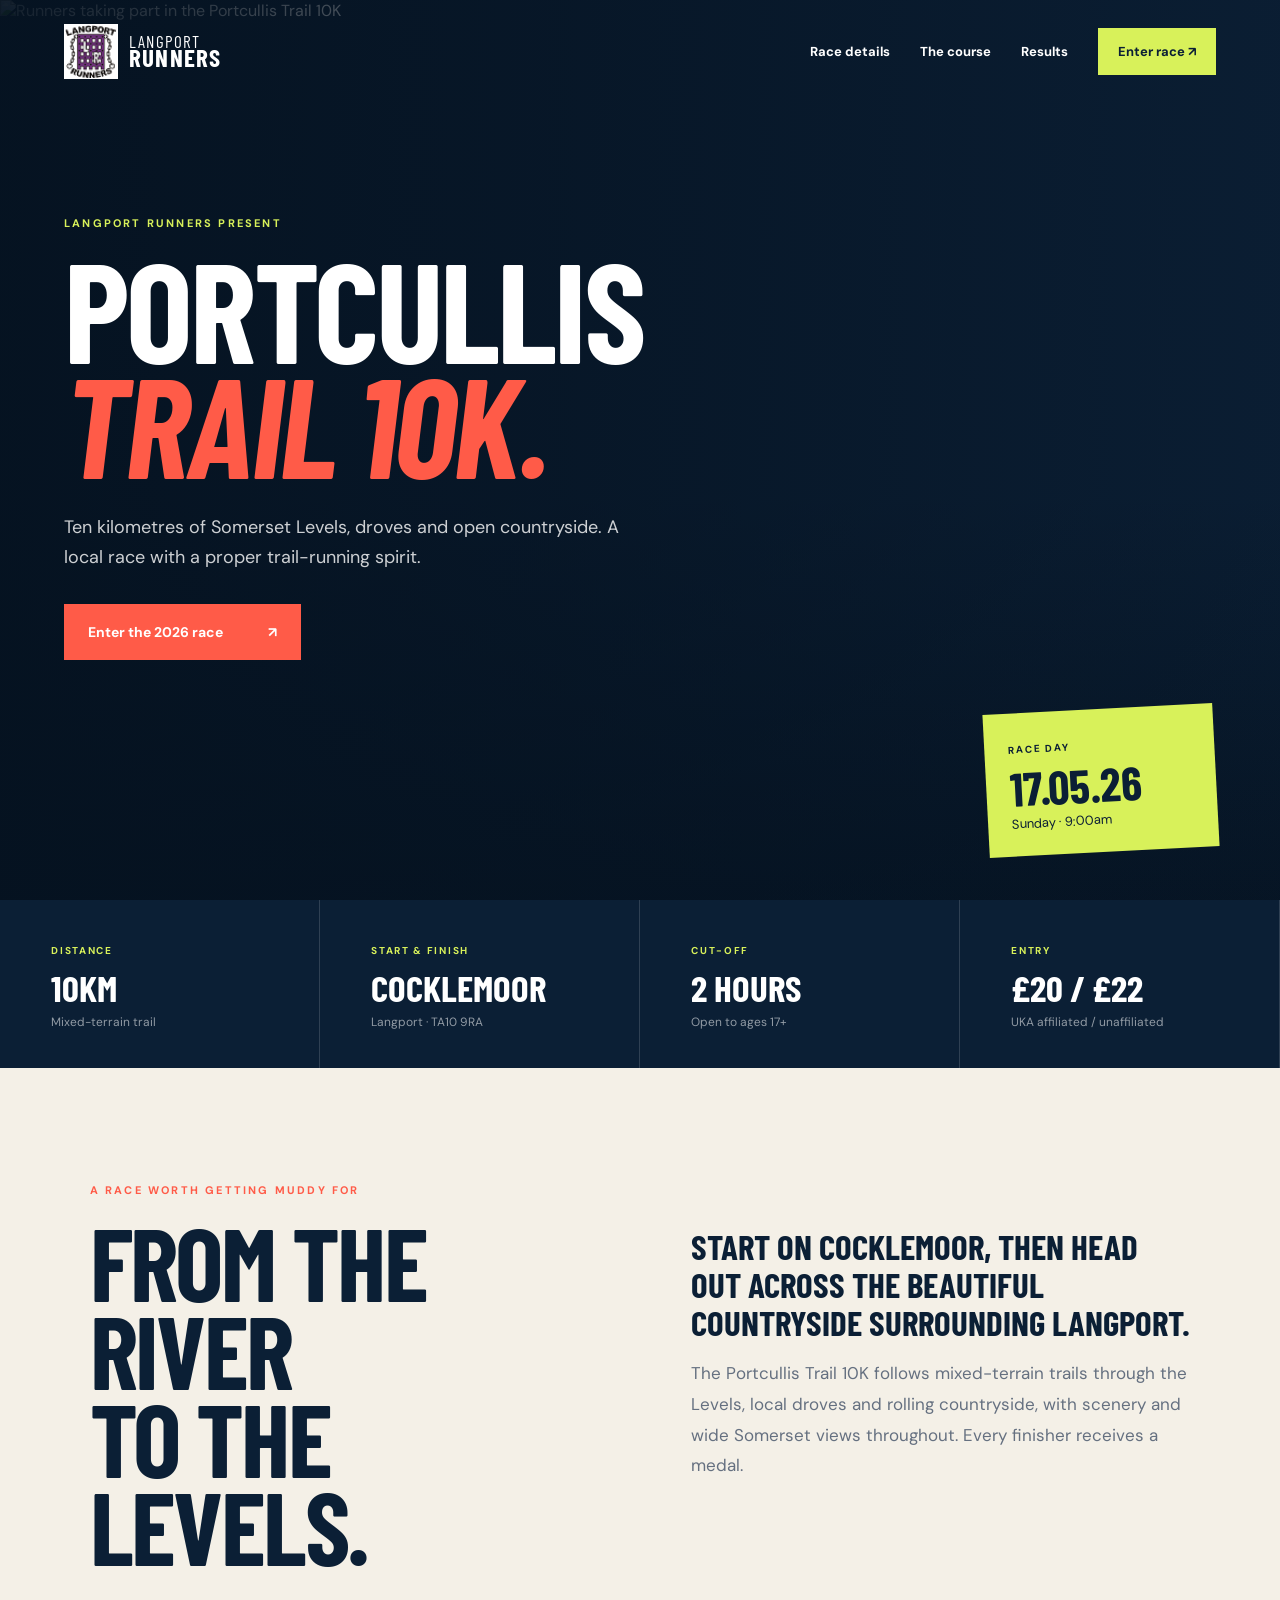
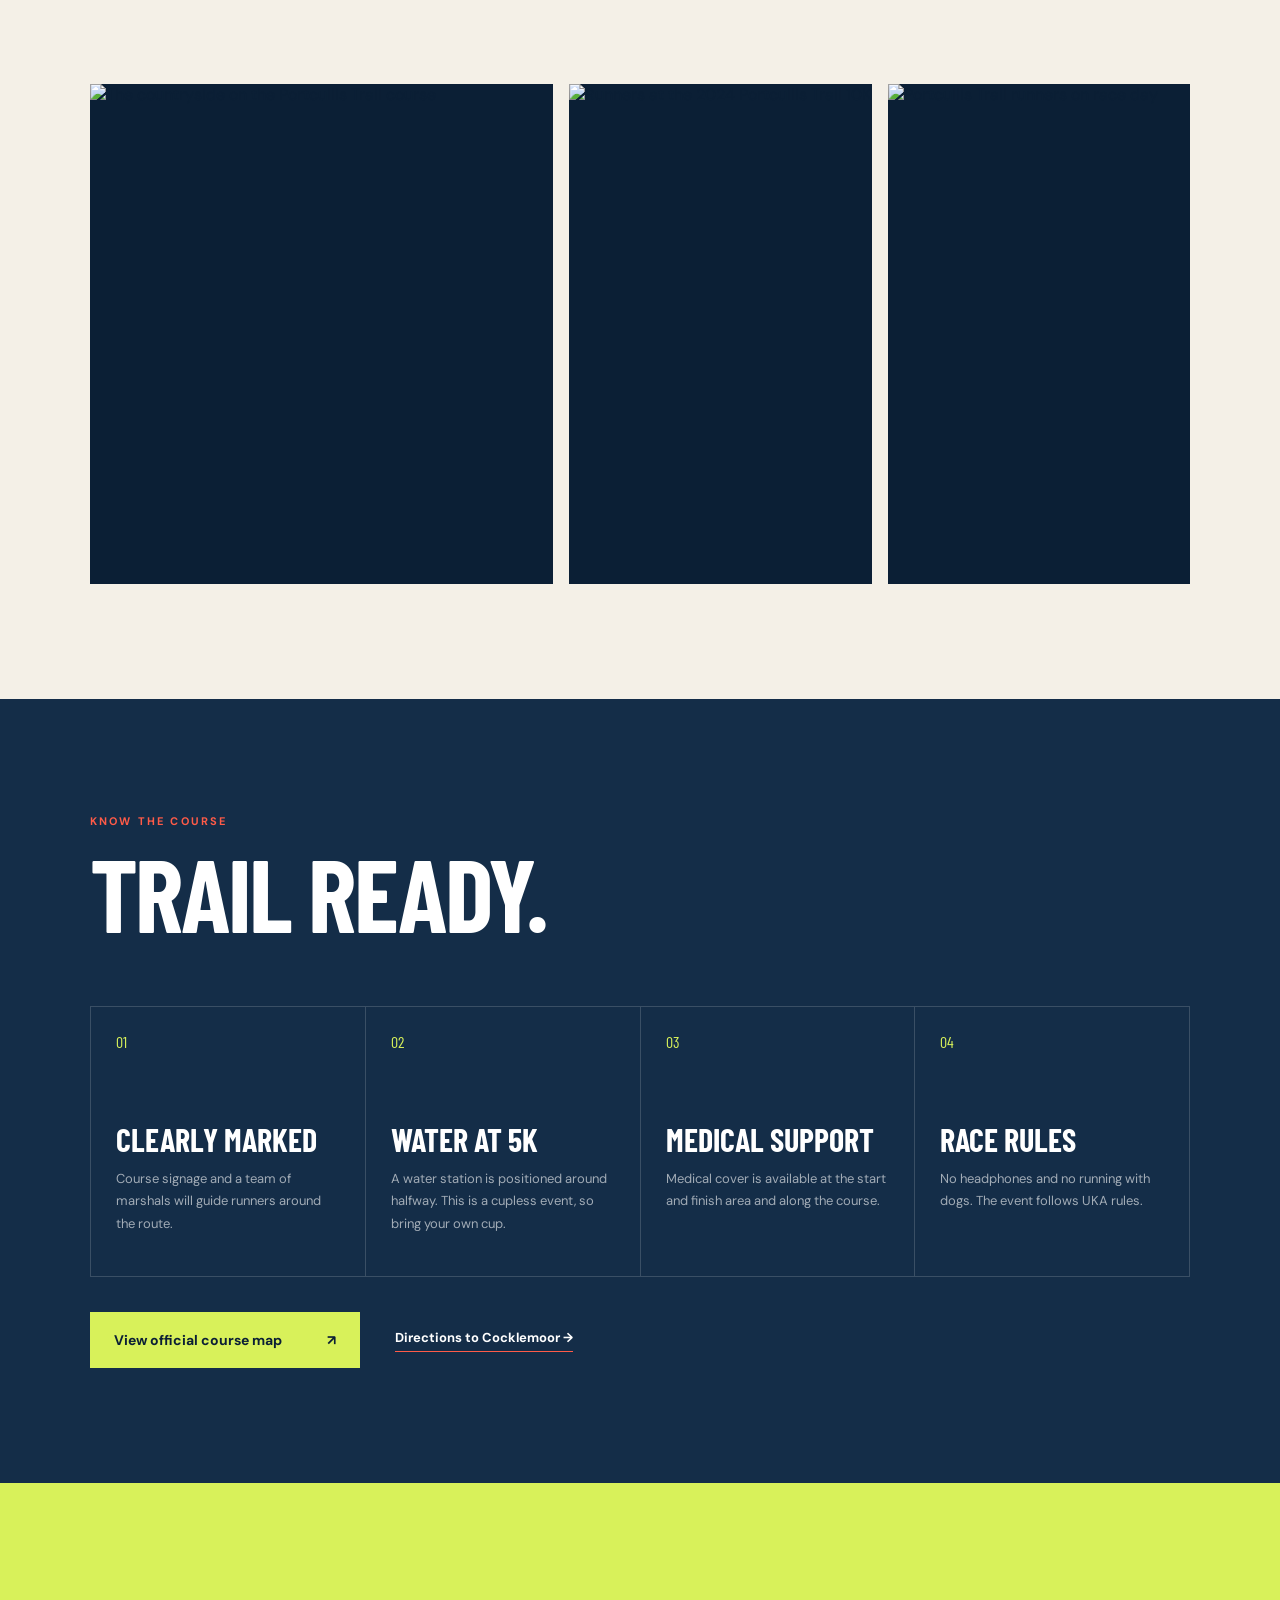
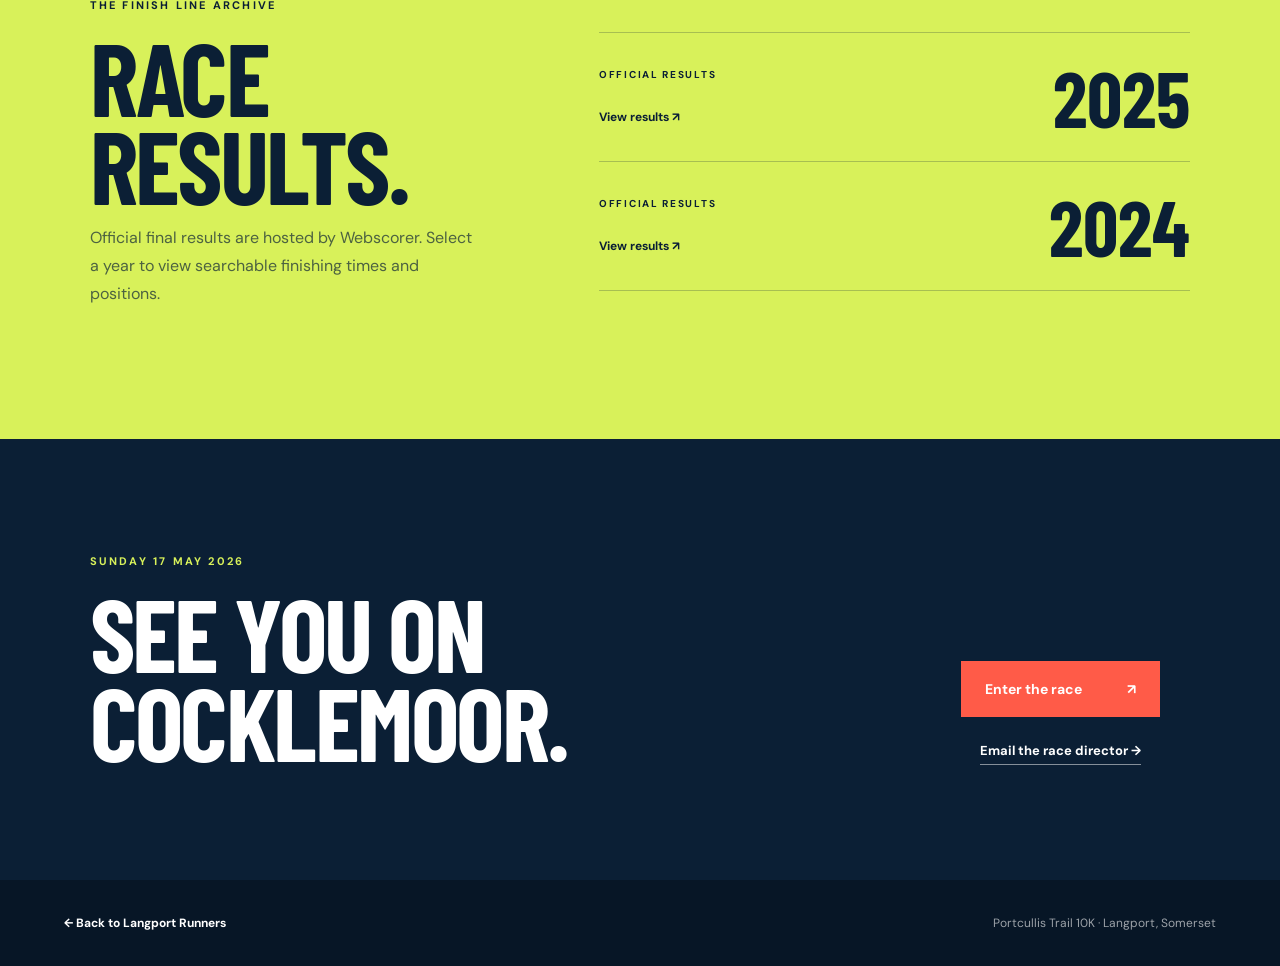
==== portcullis.html @ 06e3a3e9 "Add files via upload" ====
<!doctype html>
<html lang="en">
<head>
  <meta charset="utf-8">
  <meta name="viewport" content="width=device-width, initial-scale=1">
  <meta name="description" content="Portcullis Trail 10K in Langport: race details, course information, entry and results.">
  <title>Portcullis Trail 10K | Langport Runners</title>
  <link rel="preconnect" href="https://fonts.googleapis.com">
  <link rel="preconnect" href="https://fonts.gstatic.com" crossorigin>
  <link href="https://fonts.googleapis.com/css2?family=Barlow+Condensed:ital,wght@0,600;0,700;0,800;0,900;1,800&family=DM+Sans:wght@400;500;600;700&display=swap" rel="stylesheet">
  <style>
:root {
  --navy: #0b1f35;
  --navy-soft: #142d48;
  --coral: #ff5b48;
  --lime: #d8f15a;
  --cream: #f4f0e7;
  --white: #fff;
  --muted: #657080;
  --display: "Barlow Condensed", Impact, sans-serif;
  --body: "DM Sans", Arial, sans-serif;
}

* { box-sizing: border-box; }
html { scroll-behavior: smooth; }
body { margin: 0; overflow-x: hidden; color: var(--navy); background: var(--cream); font-family: var(--body); -webkit-font-smoothing: antialiased; }
a { color: inherit; text-decoration: none; }
img { display: block; max-width: 100%; }
.race-header { position: absolute; z-index: 10; top: 0; left: 0; width: 100%; display: flex; align-items: center; justify-content: space-between; padding: 24px 5vw; color: white; }
.race-brand { display: flex; align-items: center; gap: 11px; font-family: var(--display); font-size: 17px; line-height: .78; letter-spacing: .07em; text-transform: uppercase; }
.race-brand img { width: 54px; height: 55px; }
.race-brand strong { font-size: 25px; }
.race-header nav { display: flex; align-items: center; gap: 30px; font-size: 13px; font-weight: 700; }
.header-entry { padding: 15px 20px; color: var(--navy); background: var(--lime); }
.race-hero { position: relative; min-height: 850px; height: 100vh; max-height: 1000px; overflow: hidden; color: white; background: var(--navy); }
.race-hero > img { position: absolute; inset: 0; width: 100%; height: 100%; object-fit: cover; }
.race-hero-shade { position: absolute; inset: 0; background: linear-gradient(90deg, rgba(5,18,32,.94), rgba(5,18,32,.64) 43%, rgba(5,18,32,.12)), linear-gradient(0deg, rgba(5,18,32,.75), transparent 45%); }
.race-hero-content { position: relative; z-index: 2; width: 62%; padding: 24vh 5vw 0; }
.race-eyebrow, .race-kicker { margin: 0 0 20px; color: var(--lime); font-size: 11px; font-weight: 700; letter-spacing: .2em; text-transform: uppercase; }
h1, h2, h3 { margin: 0; font-family: var(--display); text-transform: uppercase; }
h1 { font-size: clamp(90px, 11vw, 170px); line-height: .82; letter-spacing: -.02em; }
h1 em { color: var(--coral); font-style: italic; }
.race-hero-content > p:not(.race-eyebrow) { max-width: 580px; margin: 32px 0; color: rgba(255,255,255,.8); font-size: 18px; line-height: 1.65; }
.race-button { display: inline-flex; align-items: center; justify-content: center; gap: 45px; min-height: 56px; padding: 0 24px; font-size: 14px; font-weight: 700; }
.race-button.coral { color: white; background: var(--coral); }
.race-button.lime { color: var(--navy); background: var(--lime); }
.race-date { position: absolute; z-index: 2; right: 5vw; bottom: 48px; width: 230px; padding: 24px; color: var(--navy); background: var(--lime); transform: rotate(-3deg); }
.race-date span { font-size: 10px; font-weight: 700; letter-spacing: .18em; text-transform: uppercase; }
.race-date strong { display: block; margin-top: 6px; font-family: var(--display); font-size: 47px; line-height: 1; }
.race-date p { margin: 4px 0 0; font-size: 13px; }
.race-facts { display: grid; grid-template-columns: repeat(4, 1fr); color: white; background: var(--navy); }
.race-facts article { padding: 38px 4vw; border-right: 1px solid rgba(255,255,255,.15); }
.race-facts span { color: var(--lime); font-size: 10px; font-weight: 700; letter-spacing: .17em; text-transform: uppercase; }
.race-facts strong { display: block; margin-top: 10px; font-family: var(--display); font-size: 37px; line-height: 1; text-transform: uppercase; }
.race-facts p { margin: 8px 0 0; color: rgba(255,255,255,.55); font-size: 12px; }
.race-section { padding: 115px 7vw; }
.race-intro { display: grid; grid-template-columns: 1fr 1fr; gap: 8vw; }
.race-section h2 { font-size: clamp(65px, 8vw, 120px); line-height: .86; letter-spacing: -.025em; }
.race-intro .race-kicker, .course .race-kicker { color: var(--coral); }
.race-copy { padding-top: 45px; }
.race-copy .lead { margin: 0; font-family: var(--display); font-size: 35px; font-weight: 700; line-height: 1.08; text-transform: uppercase; }
.race-copy p:last-child { color: var(--muted); font-size: 17px; line-height: 1.8; }
.race-gallery { display: grid; grid-template-columns: 1.3fr .85fr .85fr; gap: 16px; padding-top: 0; }
.race-gallery figure { min-height: 500px; margin: 0; overflow: hidden; background: var(--navy); }
.race-gallery img { width: 100%; height: 100%; object-fit: cover; transition: transform .4s; }
.race-gallery figure:hover img { transform: scale(1.025); }
.course { color: white; background: var(--navy-soft); }
.course-heading { max-width: 800px; }
.course-grid { display: grid; grid-template-columns: repeat(4, 1fr); margin-top: 70px; border-top: 1px solid rgba(255,255,255,.16); border-left: 1px solid rgba(255,255,255,.16); }
.course-grid article { min-height: 270px; padding: 25px; border-right: 1px solid rgba(255,255,255,.16); border-bottom: 1px solid rgba(255,255,255,.16); }
.course-grid span { color: var(--lime); font-family: var(--display); }
.course-grid h3 { margin-top: 70px; font-size: 32px; line-height: 1; }
.course-grid p { color: rgba(255,255,255,.6); font-size: 13px; line-height: 1.7; }
.course-actions { display: flex; align-items: center; gap: 35px; margin-top: 35px; }
.plain-link { padding-bottom: 5px; font-size: 13px; font-weight: 700; border-bottom: 1px solid var(--coral); }
.plain-link.light { color: white; border-color: rgba(255,255,255,.5); }
.results { display: grid; grid-template-columns: .8fr 1.2fr; gap: 9vw; align-items: center; background: var(--lime); }
.results .race-kicker { color: var(--navy); }
.results-copy > p:last-child { max-width: 520px; color: rgba(11,31,53,.68); font-size: 16px; line-height: 1.75; }
.result-links { border-top: 1px solid rgba(11,31,53,.24); }
.result-links a { display: grid; grid-template-columns: 1fr auto; align-items: center; padding: 25px 0; border-bottom: 1px solid rgba(11,31,53,.24); }
.result-links span { font-size: 10px; font-weight: 700; letter-spacing: .17em; text-transform: uppercase; }
.result-links strong { grid-row: 1 / 3; grid-column: 2; font-family: var(--display); font-size: 78px; line-height: 1; }
.result-links b { margin-top: 7px; font-size: 12px; }
.race-cta { display: flex; align-items: flex-end; justify-content: space-between; gap: 5vw; color: white; background: var(--navy); }
.cta-actions { display: flex; flex-direction: column; align-items: center; gap: 25px; min-width: 260px; }
.race-footer { display: flex; justify-content: space-between; gap: 25px; padding: 35px 5vw; color: rgba(255,255,255,.6); background: #071626; font-size: 12px; }
.race-footer a { color: white; font-weight: 700; }

@media (max-width: 900px) {
  .race-header { padding: 18px 22px; }
  .race-header nav a:not(.header-entry) { display: none; }
  .race-hero { min-height: 820px; height: 100svh; }
  .race-hero-content { width: 85%; padding: 22vh 22px 0; }
  .race-facts { grid-template-columns: 1fr 1fr; }
  .race-facts article:nth-child(2) { border-right: 0; }
  .race-section { padding: 85px 24px; }
  .race-intro, .results { grid-template-columns: 1fr; gap: 30px; }
  .race-copy { padding-top: 0; }
  .race-gallery { grid-template-columns: 1fr 1fr; }
  .race-gallery .gallery-wide { grid-column: 1 / -1; }
  .race-gallery figure { min-height: 420px; }
  .course-grid { grid-template-columns: 1fr 1fr; }
  .race-cta { align-items: flex-start; flex-direction: column; }
}

@media (max-width: 570px) {
  .race-brand { font-size: 13px; }
  .race-brand img { width: 45px; height: 46px; }
  .race-brand strong { font-size: 20px; }
  .header-entry { padding: 13px 15px; font-size: 12px; }
  .race-hero { min-height: 850px; height: auto; }
  .race-hero > img { object-position: 58% center; }
  .race-hero-shade { background: linear-gradient(90deg, rgba(5,18,32,.96), rgba(5,18,32,.5)), linear-gradient(0deg, rgba(5,18,32,.92), transparent 62%); }
  .race-hero-content { width: 100%; padding: 145px 18px 235px; }
  h1 { font-size: clamp(66px, 22vw, 94px); line-height: .88; }
  .race-hero-content > p:not(.race-eyebrow) { margin: 25px 0; font-size: 15px; }
  .race-date { right: 18px; bottom: 35px; width: 205px; }
  .race-facts article { padding: 28px 18px; }
  .race-facts strong { font-size: 29px; }
  .race-section { padding: 68px 18px; }
  .race-section h2 { font-size: clamp(54px, 18vw, 78px); line-height: .9; }
  .race-copy .lead { font-size: 27px; }
  .race-copy p:last-child { font-size: 15px; }
  .race-gallery { grid-template-columns: 1fr; gap: 10px; }
  .race-gallery .gallery-wide { grid-column: auto; }
  .race-gallery figure { min-height: 350px; }
  .course-grid { grid-template-columns: 1fr; margin-top: 45px; }
  .course-grid article { min-height: 220px; }
  .course-grid h3 { margin-top: 45px; }
  .course-actions { align-items: stretch; flex-direction: column; }
  .course-actions .race-button, .cta-actions .race-button { width: 100%; }
  .course-actions .plain-link { align-self: flex-start; min-height: 40px; }
  .result-links strong { font-size: 58px; }
  .cta-actions { width: 100%; min-width: 0; }
  .race-footer { align-items: flex-start; flex-direction: column; }
}

</style>
</head>
<body>
  <header class="race-header">
    <a class="race-brand" href="index.html" aria-label="Back to Langport Runners">
      <img src="[data-uri]" alt="">
      <span>Langport<br><strong>Runners</strong></span>
    </a>
    <nav aria-label="Race page navigation">
      <a href="#details">Race details</a>
      <a href="#course">The course</a>
      <a href="#results">Results</a>
      <a class="header-entry" href="https://www.webscorer.com/register?raceid=415283" target="_blank" rel="noreferrer">Enter race ↗</a>
    </nav>
  </header>

  <main>
    <section class="race-hero">
      <img src="https://static.wixstatic.com/media/318867_93603959568244408bc44fe85b1b8f9b~mv2.jpg/v1/fill/w_1600,h_1050,al_c,q_90/318867_93603959568244408bc44fe85b1b8f9b~mv2.jpg" alt="Runners taking part in the Portcullis Trail 10K">
      <div class="race-hero-shade"></div>
      <div class="race-hero-content">
        <p class="race-eyebrow">Langport Runners present</p>
        <h1>Portcullis<br><em>Trail 10K.</em></h1>
        <p>Ten kilometres of Somerset Levels, droves and open countryside. A local race with a proper trail-running spirit.</p>
        <a class="race-button coral" href="https://www.webscorer.com/register?raceid=415283" target="_blank" rel="noreferrer">Enter the 2026 race <span>↗</span></a>
      </div>
      <div class="race-date">
        <span>Race day</span>
        <strong>17.05.26</strong>
        <p>Sunday · 9:00am</p>
      </div>
    </section>

    <section class="race-facts" id="details">
      <article><span>Distance</span><strong>10KM</strong><p>Mixed-terrain trail</p></article>
      <article><span>Start & finish</span><strong>Cocklemoor</strong><p>Langport · TA10 9RA</p></article>
      <article><span>Cut-off</span><strong>2 hours</strong><p>Open to ages 17+</p></article>
      <article><span>Entry</span><strong>£20 / £22</strong><p>UKA affiliated / unaffiliated</p></article>
    </section>

    <section class="race-intro race-section">
      <div>
        <p class="race-kicker">A race worth getting muddy for</p>
        <h2>From the river<br>to the Levels.</h2>
      </div>
      <div class="race-copy">
        <p class="lead">Start on Cocklemoor, then head out across the beautiful countryside surrounding Langport.</p>
        <p>The Portcullis Trail 10K follows mixed-terrain trails through the Levels, local droves and rolling countryside, with scenery and wide Somerset views throughout. Every finisher receives a medal.</p>
      </div>
    </section>

    <section class="race-gallery race-section" aria-label="Portcullis Trail race photographs">
      <figure class="gallery-wide">
        <img src="https://static.wixstatic.com/media/318867_0f822023223545e4829b1ec69a37abba~mv2.jpg/v1/fill/w_1200,h_800,al_c,q_90/318867_0f822023223545e4829b1ec69a37abba~mv2.jpg" alt="The countryside on the Portcullis Trail course" loading="lazy">
      </figure>
      <figure>
        <img src="https://static.wixstatic.com/media/ad4fb4_2e1d2a78635e40198b6d6c919f383e50~mv2.jpg/v1/fill/w_900,h_1100,al_c,q_90/ad4fb4_2e1d2a78635e40198b6d6c919f383e50~mv2.jpg" alt="Runners at the 2024 Portcullis Trail 10K" loading="lazy">
      </figure>
      <figure>
        <img src="https://static.wixstatic.com/media/ad4fb4_9c42278f4de842b38db1174b7f1c42ea~mv2.jpg/v1/fill/w_900,h_1100,al_c,q_90/ad4fb4_9c42278f4de842b38db1174b7f1c42ea~mv2.jpg" alt="Portcullis Trail runners on race day" loading="lazy">
      </figure>
    </section>

    <section class="course race-section" id="course">
      <div class="course-heading">
        <p class="race-kicker">Know the course</p>
        <h2>Trail ready.</h2>
      </div>
      <div class="course-grid">
        <article><span>01</span><h3>Clearly marked</h3><p>Course signage and a team of marshals will guide runners around the route.</p></article>
        <article><span>02</span><h3>Water at 5K</h3><p>A water station is positioned around halfway. This is a cupless event, so bring your own cup.</p></article>
        <article><span>03</span><h3>Medical support</h3><p>Medical cover is available at the start and finish area and along the course.</p></article>
        <article><span>04</span><h3>Race rules</h3><p>No headphones and no running with dogs. The event follows UKA rules.</p></article>
      </div>
      <div class="course-actions">
        <a class="race-button lime" href="https://www.portcullistrail.co.uk/the-course-map" target="_blank" rel="noreferrer">View official course map <span>↗</span></a>
        <a class="plain-link" href="https://www.google.com/maps/dir/?api=1&destination=Cocklemoor%2C+Langport%2C+TA10+9RA" target="_blank" rel="noreferrer">Directions to Cocklemoor →</a>
      </div>
    </section>

    <section class="results race-section" id="results">
      <div class="results-copy">
        <p class="race-kicker">The finish line archive</p>
        <h2>Race<br>results.</h2>
        <p>Official final results are hosted by Webscorer. Select a year to view searchable finishing times and positions.</p>
      </div>
      <div class="result-links">
        <a href="https://www.webscorer.com/race?raceid=390599" target="_blank" rel="noreferrer"><span>Official results</span><strong>2025</strong><b>View results ↗</b></a>
        <a href="https://www.webscorer.com/race?raceid=351768" target="_blank" rel="noreferrer"><span>Official results</span><strong>2024</strong><b>View results ↗</b></a>
      </div>
    </section>

    <section class="race-cta race-section">
      <div>
        <p class="race-kicker">Sunday 17 May 2026</p>
        <h2>See you on<br>Cocklemoor.</h2>
      </div>
      <div class="cta-actions">
        <a class="race-button coral" href="https://www.webscorer.com/register?raceid=415283" target="_blank" rel="noreferrer">Enter the race <span>↗</span></a>
        <a class="plain-link light" href="mailto:portcullis.trail@langportrunners.co.uk">Email the race director →</a>
      </div>
    </section>
  </main>

  <footer class="race-footer">
    <a href="index.html">← Back to Langport Runners</a>
    <span>Portcullis Trail 10K · Langport, Somerset</span>
  </footer>
</body>
</html>
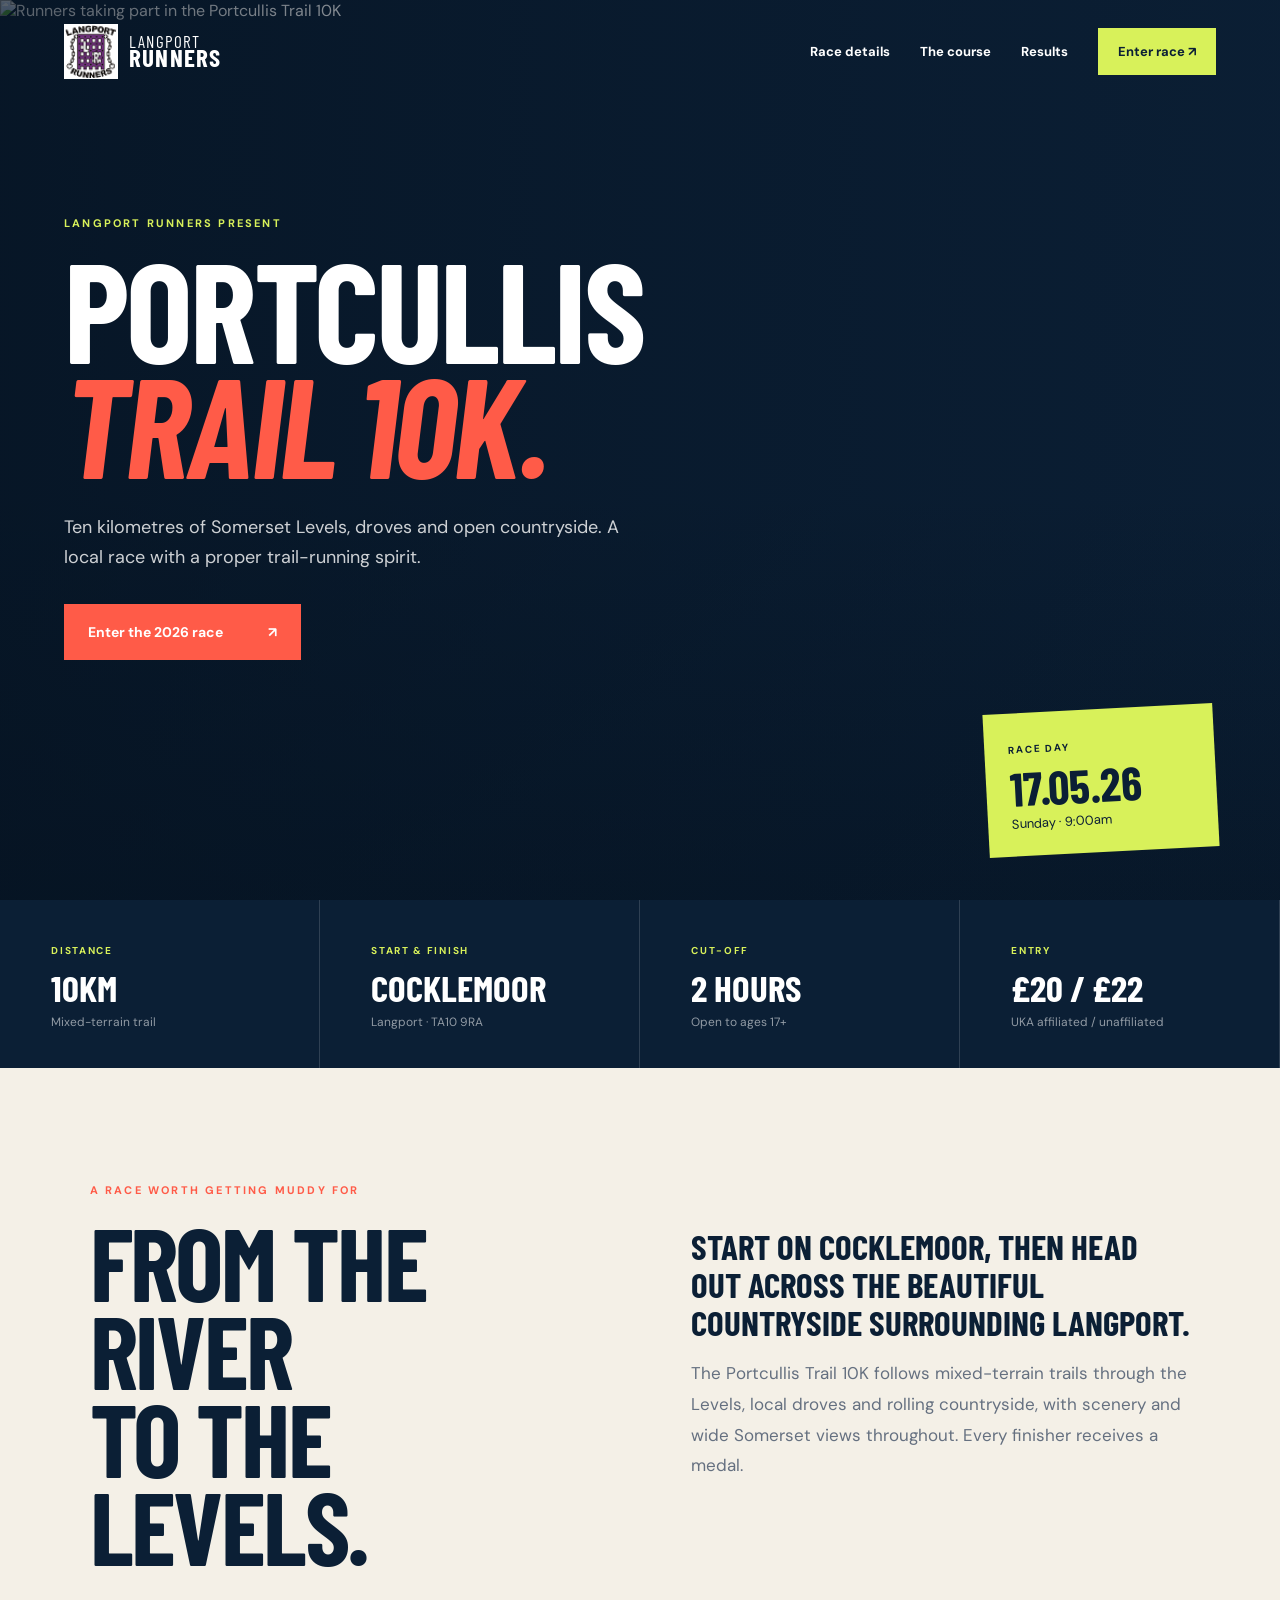
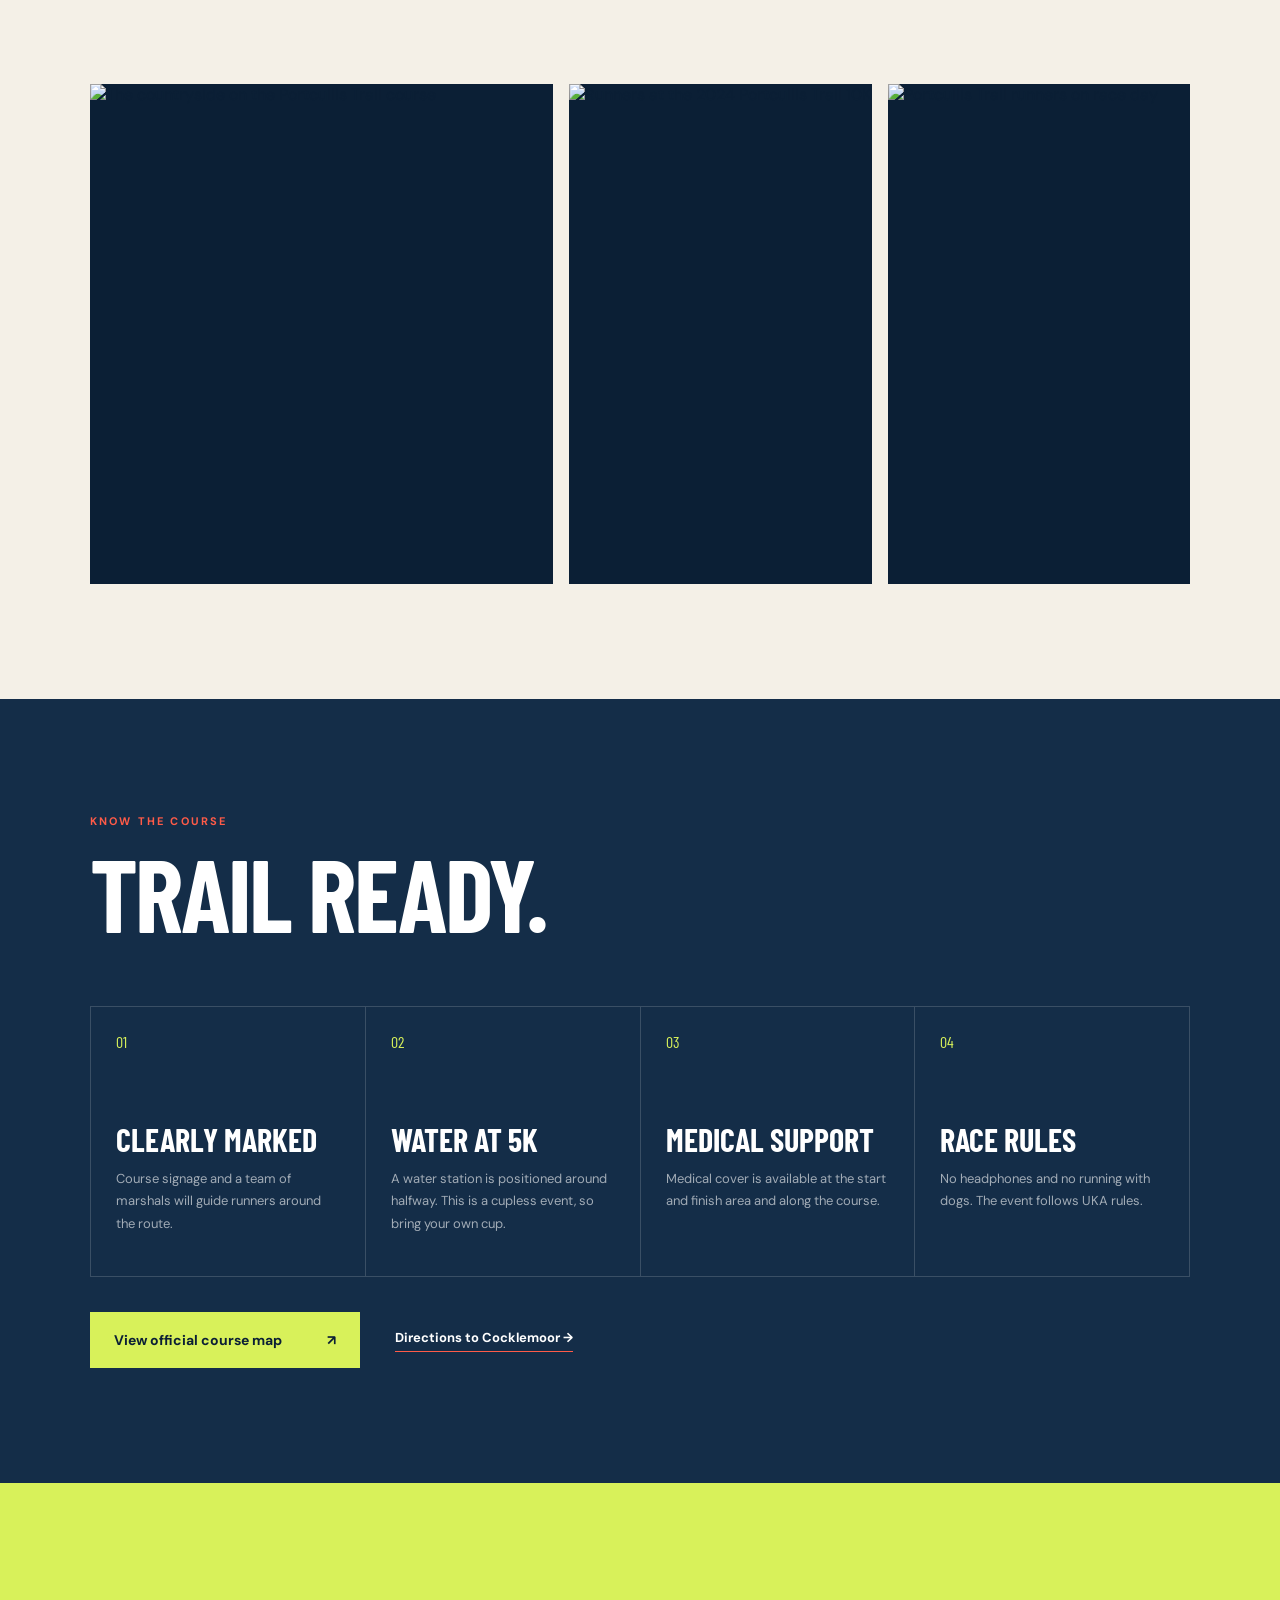
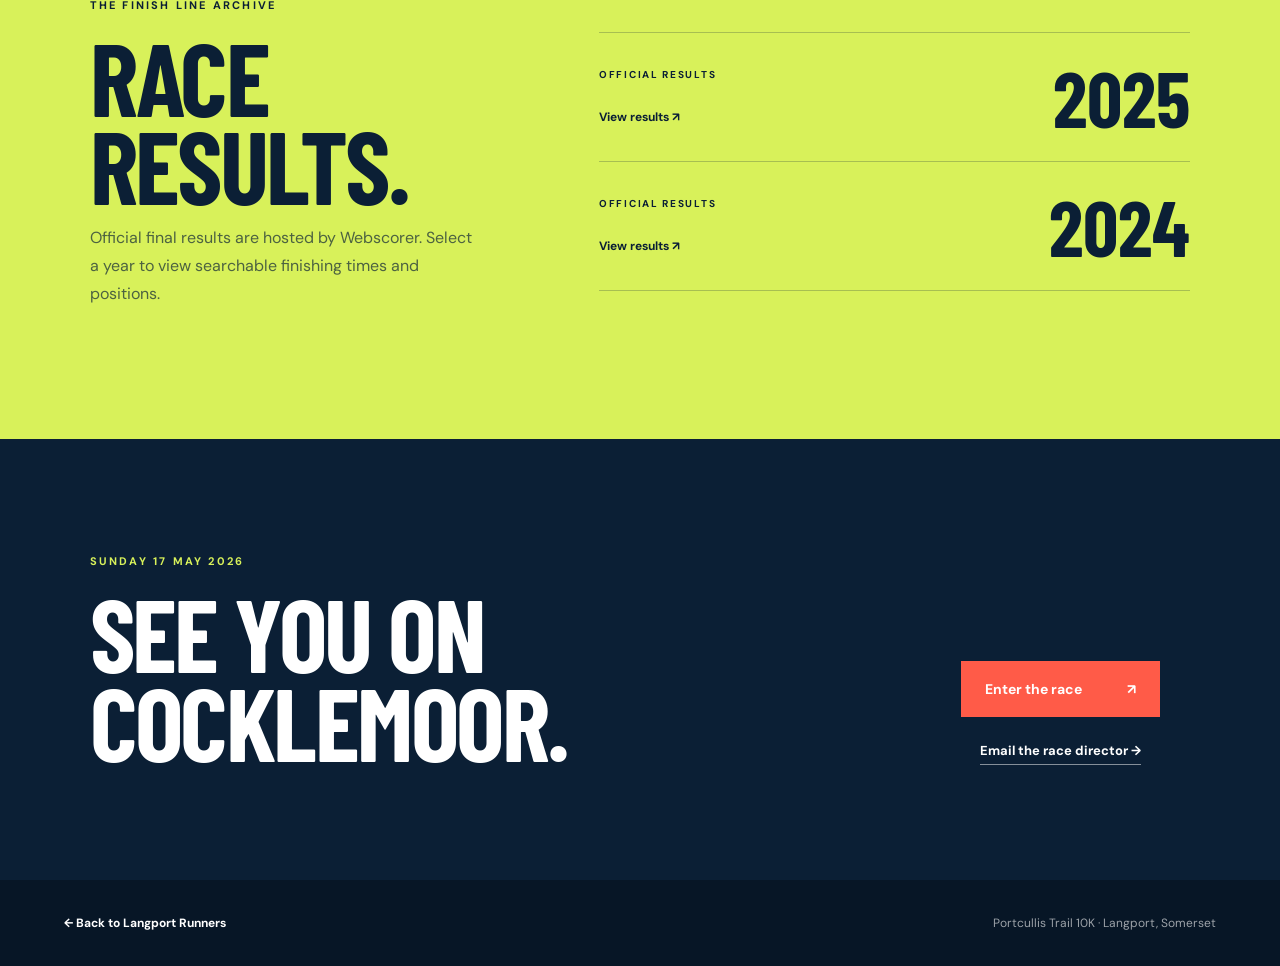
==== commit 7ca30763: "Lighten Portcullis hero photograph overlays on desktop and mobile" ====
--- a/portcullis.html
+++ b/portcullis.html
@@ -34,7 +34,7 @@
 .header-entry { padding: 15px 20px; color: var(--navy); background: var(--lime); }
 .race-hero { position: relative; min-height: 850px; height: 100vh; max-height: 1000px; overflow: hidden; color: white; background: var(--navy); }
 .race-hero > img { position: absolute; inset: 0; width: 100%; height: 100%; object-fit: cover; }
-.race-hero-shade { position: absolute; inset: 0; background: linear-gradient(90deg, rgba(5,18,32,.94), rgba(5,18,32,.64) 43%, rgba(5,18,32,.12)), linear-gradient(0deg, rgba(5,18,32,.75), transparent 45%); }
+.race-hero-shade { position: absolute; inset: 0; background: linear-gradient(90deg, rgba(5,18,32,.68), rgba(5,18,32,.38) 43%, rgba(5,18,32,.06)), linear-gradient(0deg, rgba(5,18,32,.50), transparent 45%); }
 .race-hero-content { position: relative; z-index: 2; width: 62%; padding: 24vh 5vw 0; }
 .race-eyebrow, .race-kicker { margin: 0 0 20px; color: var(--lime); font-size: 11px; font-weight: 700; letter-spacing: .2em; text-transform: uppercase; }
 h1, h2, h3 { margin: 0; font-family: var(--display); text-transform: uppercase; }
@@ -111,7 +111,7 @@
   .header-entry { padding: 13px 15px; font-size: 12px; }
   .race-hero { min-height: 850px; height: auto; }
   .race-hero > img { object-position: 58% center; }
-  .race-hero-shade { background: linear-gradient(90deg, rgba(5,18,32,.96), rgba(5,18,32,.5)), linear-gradient(0deg, rgba(5,18,32,.92), transparent 62%); }
+  .race-hero-shade { background: linear-gradient(90deg, rgba(5,18,32,.66), rgba(5,18,32,.25)), linear-gradient(0deg, rgba(5,18,32,.62), transparent 62%); }
   .race-hero-content { width: 100%; padding: 145px 18px 235px; }
   h1 { font-size: clamp(66px, 22vw, 94px); line-height: .88; }
   .race-hero-content > p:not(.race-eyebrow) { margin: 25px 0; font-size: 15px; }
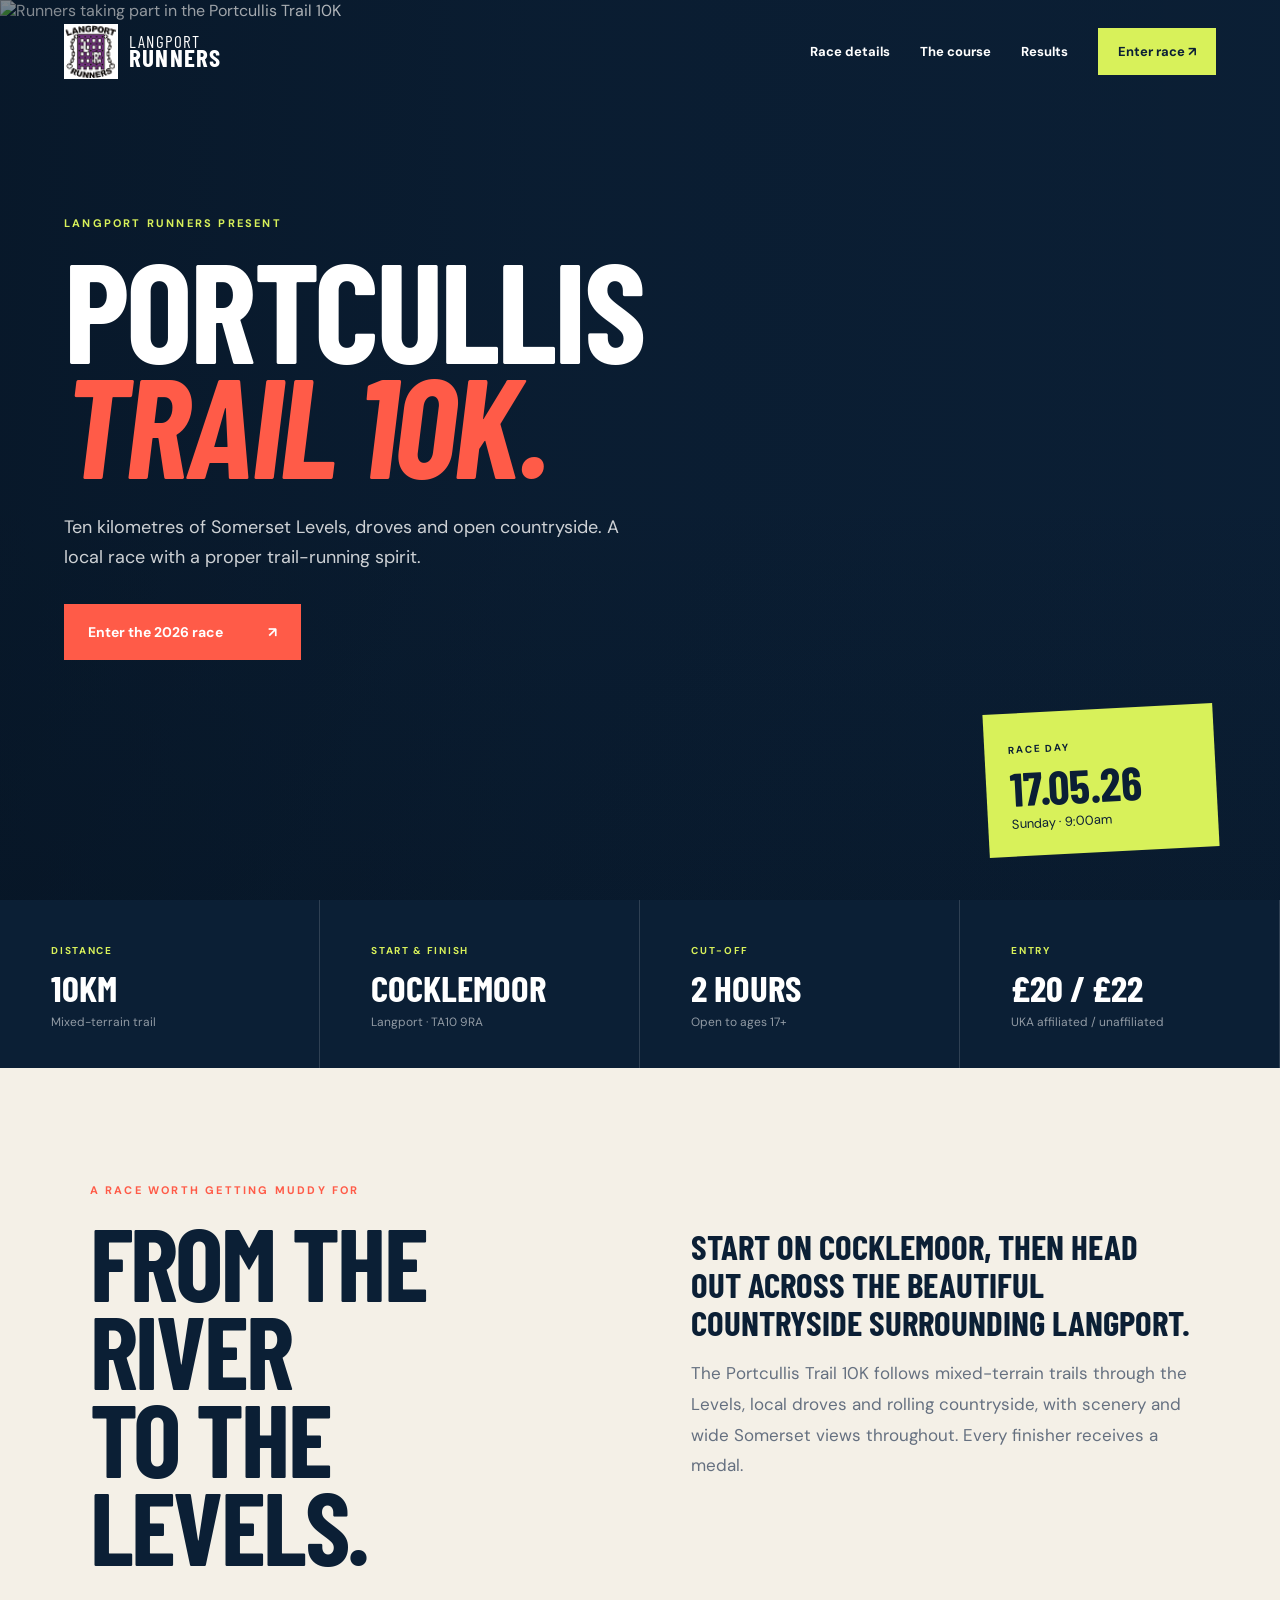
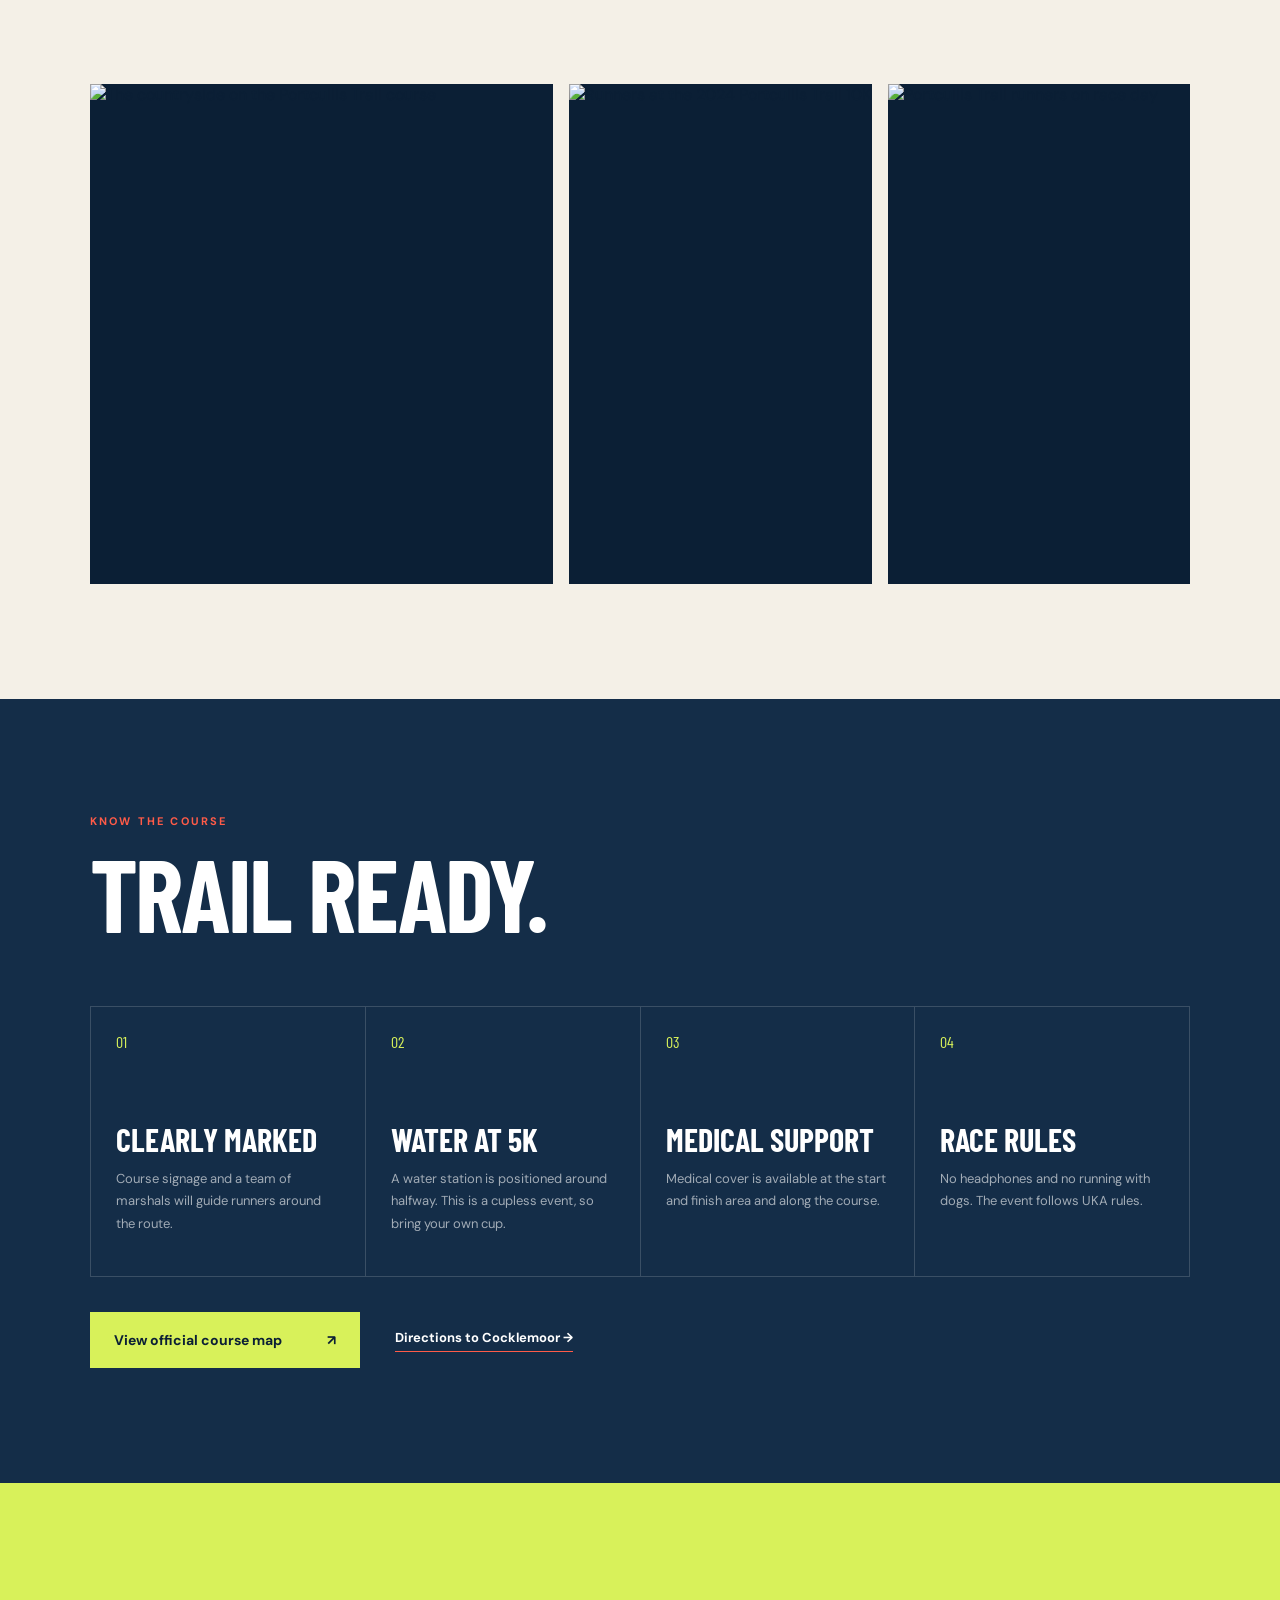
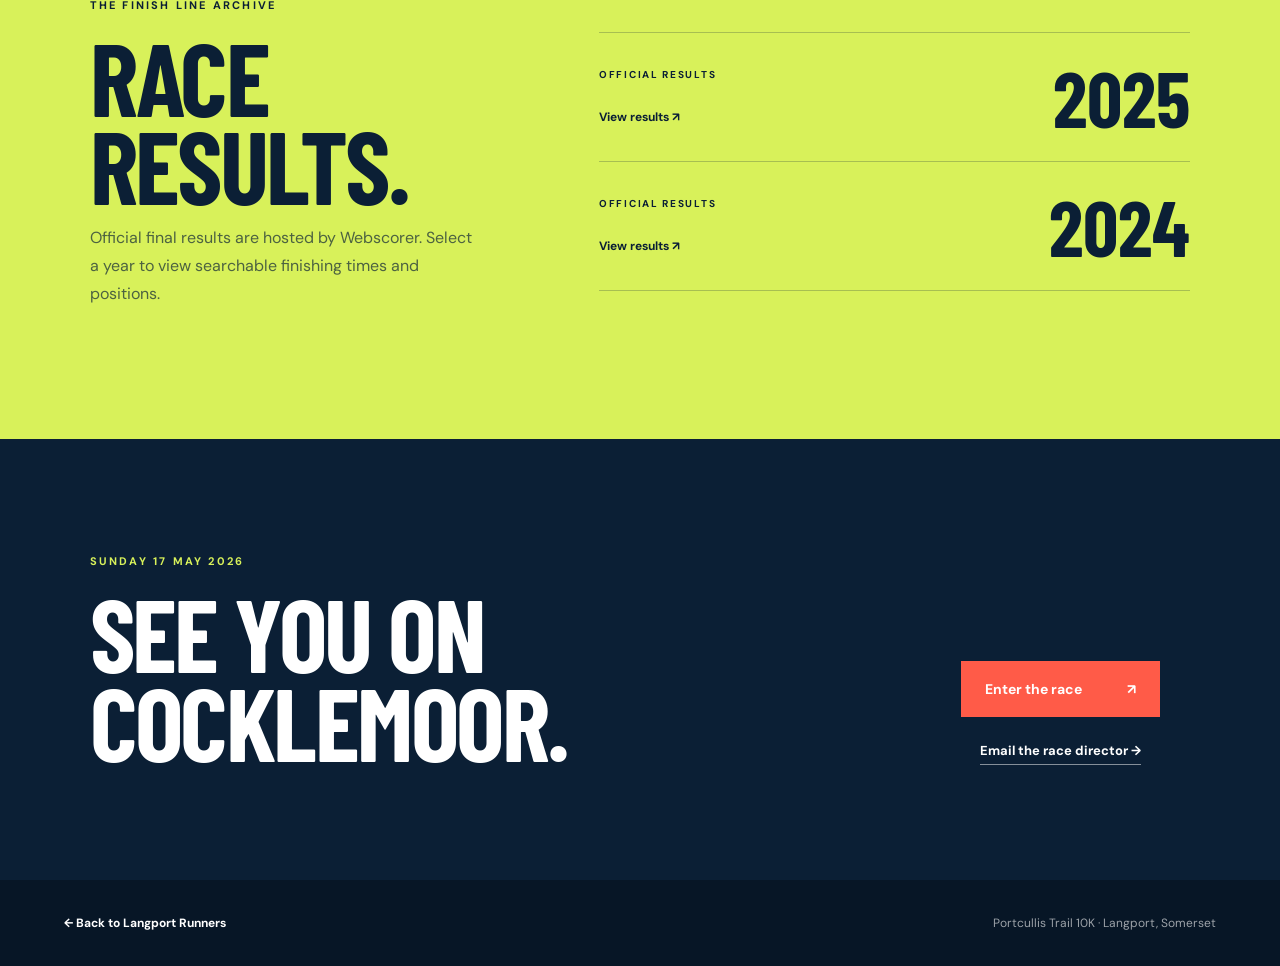
==== commit ce2f4379: "Brighten Portcullis hero photo significantly on desktop and mobile" ====
--- a/portcullis.html
+++ b/portcullis.html
@@ -33,8 +33,8 @@
 .race-header nav { display: flex; align-items: center; gap: 30px; font-size: 13px; font-weight: 700; }
 .header-entry { padding: 15px 20px; color: var(--navy); background: var(--lime); }
 .race-hero { position: relative; min-height: 850px; height: 100vh; max-height: 1000px; overflow: hidden; color: white; background: var(--navy); }
-.race-hero > img { position: absolute; inset: 0; width: 100%; height: 100%; object-fit: cover; }
-.race-hero-shade { position: absolute; inset: 0; background: linear-gradient(90deg, rgba(5,18,32,.68), rgba(5,18,32,.38) 43%, rgba(5,18,32,.06)), linear-gradient(0deg, rgba(5,18,32,.50), transparent 45%); }
+.race-hero > img { position: absolute; inset: 0; width: 100%; height: 100%; object-fit: cover; filter: brightness(1.12) saturate(1.05); }
+.race-hero-shade { position: absolute; inset: 0; background: linear-gradient(90deg, rgba(5,18,32,.52), rgba(5,18,32,.18) 43%, rgba(5,18,32,.02)), linear-gradient(0deg, rgba(5,18,32,.28), transparent 45%); }
 .race-hero-content { position: relative; z-index: 2; width: 62%; padding: 24vh 5vw 0; }
 .race-eyebrow, .race-kicker { margin: 0 0 20px; color: var(--lime); font-size: 11px; font-weight: 700; letter-spacing: .2em; text-transform: uppercase; }
 h1, h2, h3 { margin: 0; font-family: var(--display); text-transform: uppercase; }
@@ -110,8 +110,8 @@
   .race-brand strong { font-size: 20px; }
   .header-entry { padding: 13px 15px; font-size: 12px; }
   .race-hero { min-height: 850px; height: auto; }
-  .race-hero > img { object-position: 58% center; }
-  .race-hero-shade { background: linear-gradient(90deg, rgba(5,18,32,.66), rgba(5,18,32,.25)), linear-gradient(0deg, rgba(5,18,32,.62), transparent 62%); }
+  .race-hero > img { object-position: 58% center; filter: brightness(1.15) saturate(1.05); }
+  .race-hero-shade { background: linear-gradient(90deg, rgba(5,18,32,.56), rgba(5,18,32,.20)), linear-gradient(0deg, rgba(5,18,32,.34), transparent 62%); }
   .race-hero-content { width: 100%; padding: 145px 18px 235px; }
   h1 { font-size: clamp(66px, 22vw, 94px); line-height: .88; }
   .race-hero-content > p:not(.race-eyebrow) { margin: 25px 0; font-size: 15px; }
